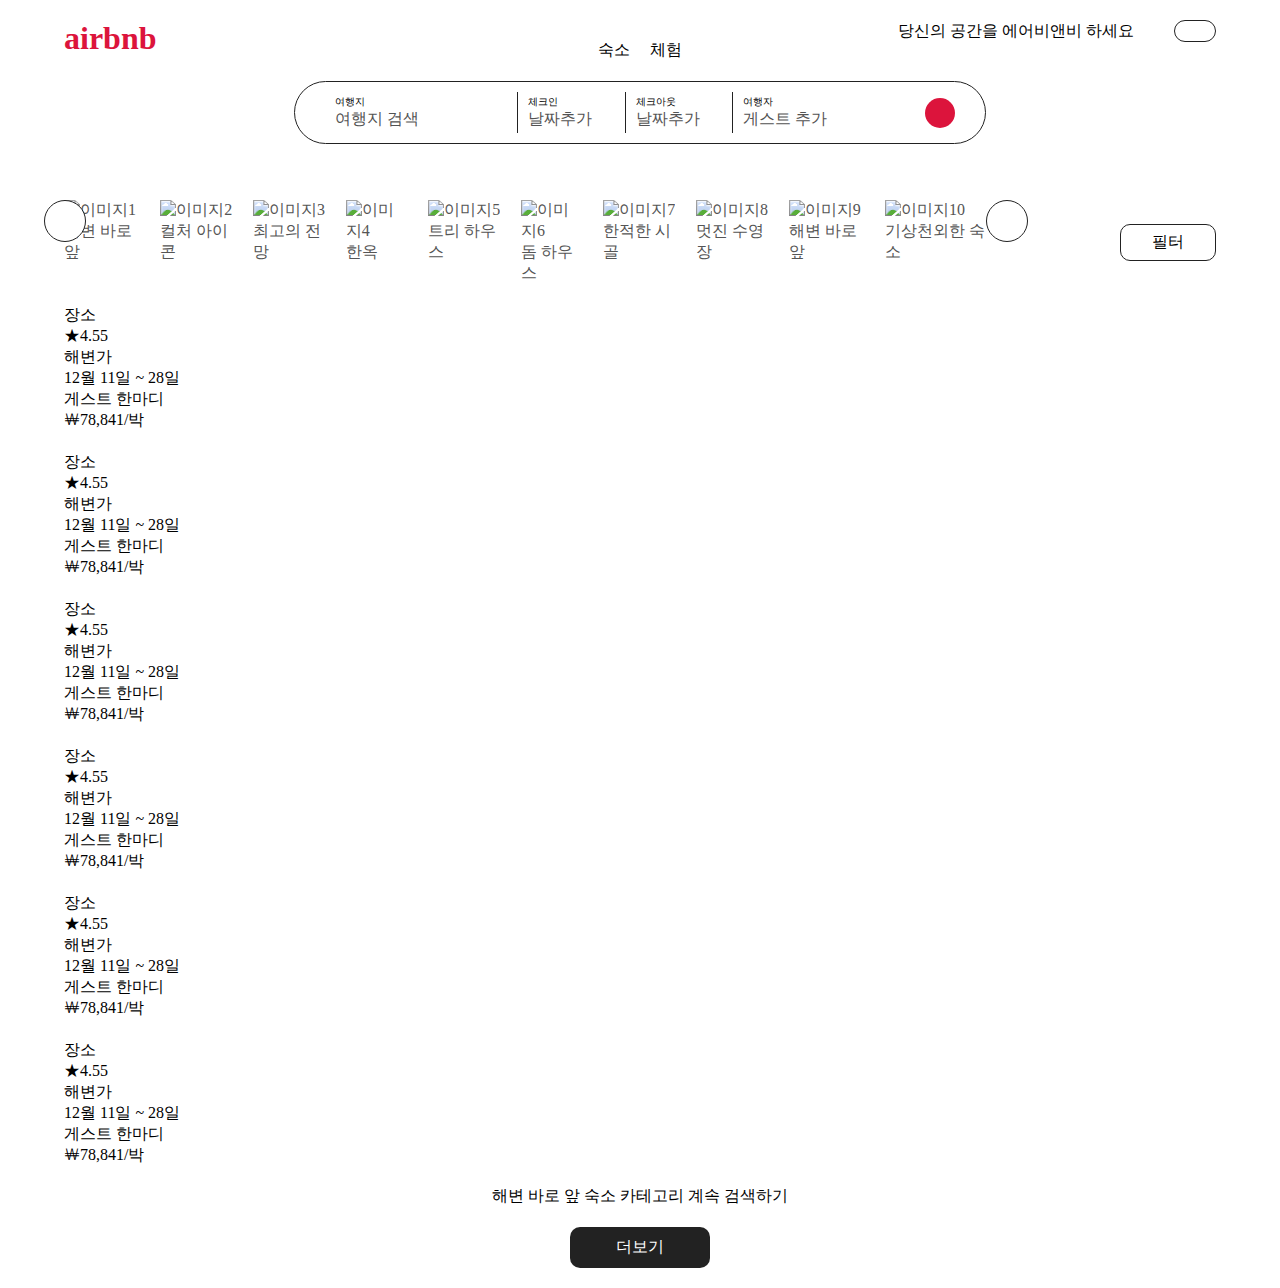
==== airbnb/1106-airbnb.html @ 614484b0 "update" ====
<!DOCTYPE html>
<html lang="ko">
  <head>
    <meta charset="UTF-8" />
    <meta name="viewport" content="width=device-width, initial-scale=1.0" />
    <title>에어비앤비 클론 사이트</title>
    <link
      rel="stylesheet"
      href="https://cdnjs.cloudflare.com/ajax/libs/font-awesome/6.6.0/css/all.min.css"
      integrity="sha512-Kc323vGBEqzTmouAECnVceyQqyqdsSiqLQISBL29aUW4U/M7pSPA/gEUZQqv1cwx4OnYxTxve5UMg5GT6L4JJg=="
      crossorigin="anonymous"
      referrerpolicy="no-referrer"
    />
    <link rel="stylesheet" href="./1106-airbnb.css" />
  </head>
  <body>
    <header>
      <h1 class="left">
        <i class="fa-brands fa-airbnb"></i>
        <span>airbnb</span>
      </h1>
      <div class="center">
        <ul>
          <li>숙소</li>
          <li>체험</li>
        </ul>
        <div>
          <ul>
            <li>
              <p>여행지</p>
              <p>여행지 검색</p>
            </li>
            <li>
              <p>체크인</p>
              <p>날짜추가</p>
            </li>
            <li>
              <p>체크아웃</p>
              <p>날짜추가</p>
            </li>
            <li>
              <p>여행자</p>
              <p>게스트 추가</p>
            </li>
          </ul>
          <i class="fa-solid fa-magnifying-glass"></i>
        </div>
      </div>
      <div class="right">
        <p>당신의 공간을 에어비앤비 하세요</p>
        <i class="fa-solid fa-globe"></i>
        <ul>
          <li><i class="fa-solid fa-bars"></i></li>
          <li><i class="fa-solid fa-circle-user"></i></li>
        </ul>
      </div>
    </header>
    <div class="mobile-menu">
      <div class="left">
        <i class="fa-solid fa-magnifying-glass"></i>
        <div class="text">
          <p>어디로 여행가세요?</p>
          <p>어디든지 · 언제든 일주일 ·게스트추가</p>
        </div>
      </div>
      <div class="right">
        <i class="fa-solid fa-sliders"></i>
      </div>
    </div>
    <main>
      <nav>
        <div class="btn">
          <div><i class="fa-solid fa-chevron-left"></i></div>
          <div><i class="fa-solid fa-angle-right"></i></div>
        </div>
        <div class="icon">
          <div class="item">
            <img src="../images/해변 바로 앞.jpg" alt="이미지1" />
            <p>해변 바로 앞</p>
          </div>
          <div class="item">
            <img src="../images/컬처 아이콘.png" alt="이미지2" />
            <p>컬처 아이콘</p>
          </div>
          <div class="item">
            <img src="../images/최고의 전망.jpg" alt="이미지3" />
            <p>최고의 전망</p>
          </div>
          <div class="item">
            <img src="../images/한옥-아이콘.jpg" alt="이미지4" />
            <p>한옥</p>
          </div>
          <div class="item">
            <img src="../images/트리 하우스.jpg" alt="이미지5" />
            <p>트리 하우스</p>
          </div>
          <div class="item">
            <img src="../images/돔하우스.jpg" alt="이미지6" />
            <p>돔 하우스</p>
          </div>
          <div class="item">
            <img src="../images/한적한 시골.jpg" alt="이미지7" />
            <p>한적한 시골</p>
          </div>
          <div class="item">
            <img src="../images/멋진 수영장.jpg" alt="이미지8" />
            <p>멋진 수영장</p>
          </div>
          <div class="item">
            <img src="../images/해변 바로 앞.jpg" alt="이미지9" />
            <p>해변 바로 앞</p>
          </div>
          <div class="item">
            <img src="../images/기상천외한 숙소.jpg" alt="이미지10" />
            <p>기상천외한 숙소</p>
          </div>
        </div>
        <div class="filter">
          <i class="fa-solid fa-sliders"></i>
          <span>필터</span>
        </div>
      </nav>
      <div class="card- list">
        <div class="card">
          <div class="card-img">
            <div class="card-title">
              <p class="view-btn">게스트 선호</p>
              <!-- 하트 아이콘 -->
            </div>
            <card-btn>
              <!-- <p>꺽새 아이콘</p> -->
              <!-- <p>꺽새 아이콘</p> -->
            </card-btn>
            <div class="circle">
              <span></span>
              <span></span>
              <span></span>
              <span></span>
              <span></span>
            </div>
          </div>
          <div class="card-txt">
            <div class="card-txt1">
              <p>장소</p>
              <p>★4.55</p>
            </div>
            <p>해변가</p>
            <p>12월 11일 ~ 28일</p>
            <p>게스트 한마디</p>
            <p>￦78,841/박</p>
          </div>
        </div>
        <div class="card">
          <div class="card-img">
            <div class="card-title">
              <p class="view-btn">게스트 선호</p>
              <!-- 하트 아이콘 -->
            </div>
            <card-btn>
              <!-- <p>꺽새 아이콘</p> -->
              <!-- <p>꺽새 아이콘</p> -->
            </card-btn>
            <div class="circle">
              <span></span>
              <span></span>
              <span></span>
              <span></span>
              <span></span>
            </div>
          </div>
          <div class="card-txt">
            <div class="card-txt1">
              <p>장소</p>
              <p>★4.55</p>
            </div>
            <p>해변가</p>
            <p>12월 11일 ~ 28일</p>
            <p>게스트 한마디</p>
            <p>￦78,841/박</p>
          </div>
        </div>
        <div class="card">
          <div class="card-img">
            <div class="card-title">
              <p class="view-btn">게스트 선호</p>
              <!-- 하트 아이콘 -->
            </div>
            <card-btn>
              <!-- <p>꺽새 아이콘</p> -->
              <!-- <p>꺽새 아이콘</p> -->
            </card-btn>
            <div class="circle">
              <span></span>
              <span></span>
              <span></span>
              <span></span>
              <span></span>
            </div>
          </div>
          <div class="card-txt">
            <div class="card-txt1">
              <p>장소</p>
              <p>★4.55</p>
            </div>
            <p>해변가</p>
            <p>12월 11일 ~ 28일</p>
            <p>게스트 한마디</p>
            <p>￦78,841/박</p>
          </div>
        </div>
        <div class="card">
          <div class="card-img">
            <div class="card-title">
              <p class="view-btn">게스트 선호</p>
              <!-- 하트 아이콘 -->
            </div>
            <card-btn>
              <!-- <p>꺽새 아이콘</p> -->
              <!-- <p>꺽새 아이콘</p> -->
            </card-btn>
            <div class="circle">
              <span></span>
              <span></span>
              <span></span>
              <span></span>
              <span></span>
            </div>
          </div>
          <div class="card-txt">
            <div class="card-txt1">
              <p>장소</p>
              <p>★4.55</p>
            </div>
            <p>해변가</p>
            <p>12월 11일 ~ 28일</p>
            <p>게스트 한마디</p>
            <p>￦78,841/박</p>
          </div>
        </div>
        <div class="card">
          <div class="card-img">
            <div class="card-title">
              <p class="view-btn">게스트 선호</p>
              <!-- 하트 아이콘 -->
            </div>
            <card-btn>
              <!-- <p>꺽새 아이콘</p> -->
              <!-- <p>꺽새 아이콘</p> -->
            </card-btn>
            <div class="circle">
              <span></span>
              <span></span>
              <span></span>
              <span></span>
              <span></span>
            </div>
          </div>
          <div class="card-txt">
            <div class="card-txt1">
              <p>장소</p>
              <p>★4.55</p>
            </div>
            <p>해변가</p>
            <p>12월 11일 ~ 28일</p>
            <p>게스트 한마디</p>
            <p>￦78,841/박</p>
          </div>
        </div>
        <div class="card">
          <div class="card-img">
            <div class="card-title">
              <p class="view-btn">게스트 선호</p>
              <!-- 하트 아이콘 -->
            </div>
            <card-btn>
              <!-- <p>꺽새 아이콘</p> -->
              <!-- <p>꺽새 아이콘</p> -->
            </card-btn>
            <div class="circle">
              <span></span>
              <span></span>
              <span></span>
              <span></span>
              <span></span>
            </div>
          </div>
          <div class="card-txt">
            <div class="card-txt1">
              <p>장소</p>
              <p>★4.55</p>
            </div>
            <p>해변가</p>
            <p>12월 11일 ~ 28일</p>
            <p>게스트 한마디</p>
            <p>￦78,841/박</p>
          </div>
        </div>
      </div>
    </main>
    <footer>
      <p>해변 바로 앞 숙소 카테고리 계속 검색하기</p>
      <p>더보기</p>
    </footer>
  </body>
</html>
---- airbnb/1106-airbnb.css ----
@charset "UTF-8";

/*** reset ***/
*{margin: 0; padding: 0;}
ul > li{list-style: none;}

/*** header ***/
header{
  display: flex;
  justify-content: space-between;
  align-items: flex-start;
  /* padding: 20px 10px; */
  width: 90%;
  height: 160px;
  margin: 20px auto;
  position: relative;
}
header > .left{
  color: crimson;
}
header > .center{
  position: absolute;
  top: 0;
  left: 50%;
  transform: translateX(-50%);
}
header > .center > ul{
  display: flex;
  justify-content: center;
  gap: 20px;
  margin: 20px 0;
}
header > .center > div{
  border: 1px solid #222;
  border-radius: 50px;
  padding: 10px 30px;display: flex;
  align-items: center;
}
header > .center > div > i{
  color: #fff;
  background-color: crimson;
  width: 30px;
  height: 30px;
  line-height: 30px;
  border-radius: 50%;
  text-align: center;
}
header > .center > div > ul{
  width: 600px;
  display: flex;
  justify-content: space-between;
}
header > .center > div > ul > li:nth-child(1)
{flex: 2;
border-radius: 50px 0 0 50px;}
header > .center > div > ul > li:nth-child(4){
  /* width: 30%; */
  flex: 2;
  border-radius: 0 50px 50px 0;
  border: none;
}
header > .center > div > ul > li:nth-child(2),
header > .center > div > ul > li:nth-child(3){
  /* width: 20%; */
  flex: 1;
}
header > .center > div > ul >li{
  border-right: 1px solid #222;
  padding: 3px 10px;
}
header > .center > div > ul >li > p:nth-child(1){
  font-size: 10px;
}
header > .center > div > ul >li > p:nth-child(2){
  color: #535353;
}
header > .center > div > ul > li:hover{
  background-color: #eee;
  cursor: pointer;
}
header > .right{
display: flex;
align-items: center;
gap: 20px;}
header > .right > ul{
  display: flex;
  align-items: center;
  justify-content: space-between;
  border: 1px solid #222;
  border-radius: 30px;
  padding: 10px;
  gap: 20px;
}
header > .right > ul > li:nth-child(2){
  font: 24px;
}

/*** mobile menu ***/
div.mobile-menu{
  width: 90%;
  margin: 20px auto;
  display: none;
  /* display: flex; */
  justify-content: space-between;
  align-items: center;
  gap: 20px;
}
div.mobile-menu > .left{
  border: 1px solid #eee;
  border-radius: 50px;
  box-shadow: 2 2 10px rgba(0,0,0,0.3);
  display: flex;
  align-items: center;
  flex: 1;
  padding: 7px;
}
div.mobile-menu > .left > i{
  width: 40px;
  text-align: center;
} 
div.mobile-menu > .right{
  width: 40px;
  height: 40px;
  text-align: center;
  line-height: 40px;
  border: 1px solid #222;
  border-radius: 50%;
}

/*** main ***/
main{
  width: 90%;
  margin: 0 auto;
}
/*** nav ***/
nav{display: flex;
  position: relative;
align-items: center;}
nav > .btn > div{
  margin-left: auto;
  width: 20px;
  height: 20px;
  border: 1px solid #222;
  border-radius: 50%;
  text-align: center;
  line-height: 20px;
  padding: 10px;
  font-weight: bolder;
  position: absolute;
  top: 0;
  background-color: #fff;
}
nav > .btn > div:nth-child(1){
  /*** 왼쪽 버튼 ***/
  left: -20px;
}
nav > .btn > div:nth-child(2){
  /*** 오른쪽 버튼 ***/
  left: 80%;
}
nav > .icon{
  color: #555;
  display: flex;
  gap: 20px;
  /* flex: 1; */
  width: 80%;
  overflow: hidden;
}
nav > .icon > .item > img{
  width: 40px
}
nav > .filter{
  text-align: center;
  width: 80px;
  padding: 7px;
  border-radius: 10px;
  border: 1px solid #222;
  margin-left: auto;
}

/*** card ***/
.card-list{
  display: flex;
  justify-content: space-between;
  flex-wrap: wrap;
  gap: 5px;
}
.card-list > .card{
  width: 15%;
  font-size: 16px;
  margin: 10px auto;
  cursor: pointer;
}
.card-list > .card > .card-img{
  /* width: 100%; */
  border-radius: 15px;
  box-sizing: border-box;
  padding: 10px;
  aspect-ratio: 1;
  background-image: url(../images/puppy-1207816_640.jpg);
  background-color: #555;
  background-size: cover;
  display: flex;
  flex-direction: column;
  justify-content: space-between;
}
.view-btn{
  opacity: 0;
}
.card-list > .card > .card-img > .card-title>p{
  background-color: #fff;
  border-radius: 50px;
  padding: 3px 10px;
  box-shadow: 0 0 10px rgba(0, 0, 0, 0.1);
}
.card-list > .card > .card-img > .card-title>i{
  color: #fff;
  font-size: 24px;
}
.card-list > .card > .card-img > .card-btn>p{
  width: 15px;
  height: 15px;
  background-color: #fff;
  border-radius: 50%;
  text-align: center;
  line-height: 15px;
  padding: 5px;
  display: none;
}
.card-list > .card > .card-img:hover > .card-btn > p{
display: block;
cursor: pointer;
} 
.card-list>.card>.card-img>.card-title,
.card-list>.card>.card-img>.card-btn{
  display: flex;
  justify-content: space-between;
  align-items: center;
}
.card-list>.card>.card-img>.circle{
  text-align: center;
  margin: 5px;
}
.card-list>.card>.card-img>.circle>span{
  display: inline-block;
  width: 10px;
  height: 10px;
  background-color: #aaa;
  border-radius: 50%;
}
.card-list>.card>.card-txt>.card-txt1{
  margin-top: 10px;
  display: flex;
  justify-content: space-between;
}
/*** footer ***/
footer{
  text-align: center;
}
footer>p{
  margin: 20px auto;
}
footer>p:nth-child(2){
  width: 100px;
  padding: 10px 20px;
  border-radius: 10px;
  background-color: #222;
  color: #fff;
  text-align: center;
  cursor: pointer;
}

/*** 미디어쿼리 ***/ 
@media screen and (max-width:1100px) {
  main .card{
    width: 23%;
  }
}
@media screen and (max-width:950px) {
  header{
    height: 200px;
  }
  header>.center{
    top: 50px
  }
  .card-list>.card{
    width: 48%;
  }
}

@media screen and (max-width:740px) {
  header{
    display: none;
  }
  .mobile-menu{
    display: flex;
  }
  .card-list>.card{
    width: 100%;
  }
}
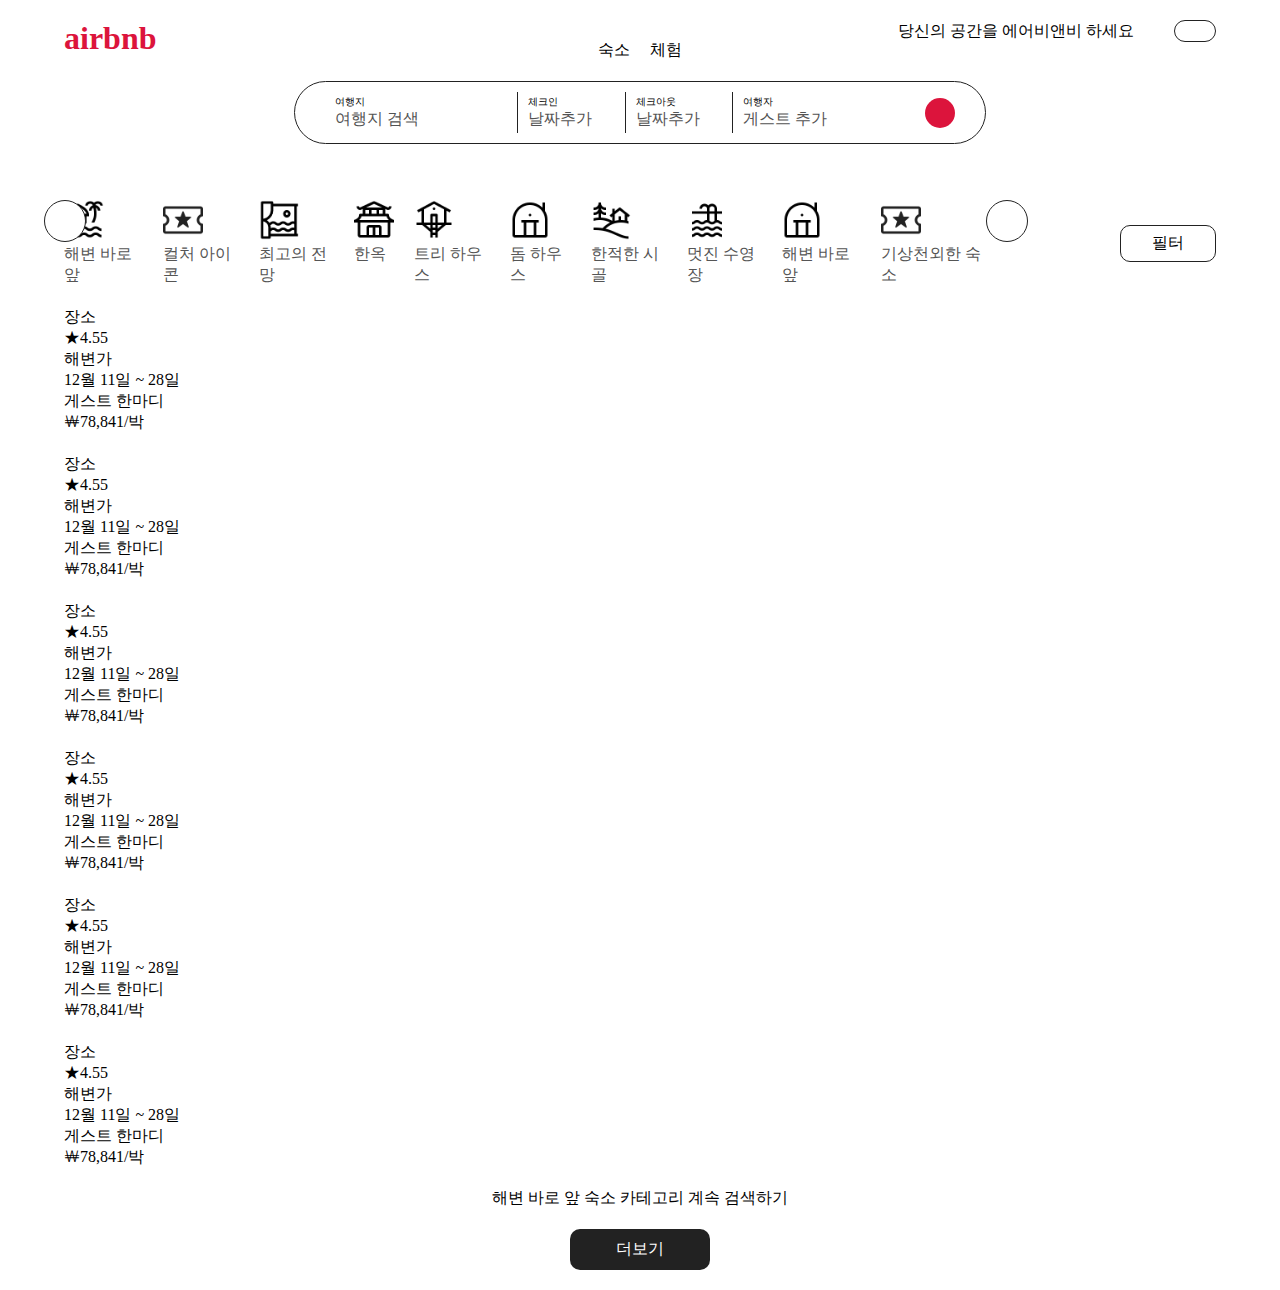
==== commit 1b0284c4: "update" ====
--- a/airbnb/1106-airbnb.html
+++ b/airbnb/1106-airbnb.html
@@ -75,43 +75,43 @@
         </div>
         <div class="icon">
           <div class="item">
-            <img src="../images/해변 바로 앞.jpg" alt="이미지1" />
+            <img src="./images/ocen.jpg" alt="이미지1" />
             <p>해변 바로 앞</p>
           </div>
           <div class="item">
-            <img src="../images/컬처 아이콘.png" alt="이미지2" />
+            <img src="./images/icon.png" alt="이미지2" />
             <p>컬처 아이콘</p>
           </div>
           <div class="item">
-            <img src="../images/최고의 전망.jpg" alt="이미지3" />
+            <img src="./images/good.jpg" alt="이미지3" />
             <p>최고의 전망</p>
           </div>
           <div class="item">
-            <img src="../images/한옥-아이콘.jpg" alt="이미지4" />
+            <img src="./images/old-house.jpg" alt="이미지4" />
             <p>한옥</p>
           </div>
           <div class="item">
-            <img src="../images/트리 하우스.jpg" alt="이미지5" />
+            <img src="./images/tree.jpg" alt="이미지5" />
             <p>트리 하우스</p>
           </div>
           <div class="item">
-            <img src="../images/돔하우스.jpg" alt="이미지6" />
+            <img src="./images/dom-house.jpg" alt="이미지6" />
             <p>돔 하우스</p>
           </div>
           <div class="item">
-            <img src="../images/한적한 시골.jpg" alt="이미지7" />
+            <img src="./images/cuntue.jpg" alt="이미지7" />
             <p>한적한 시골</p>
           </div>
           <div class="item">
-            <img src="../images/멋진 수영장.jpg" alt="이미지8" />
+            <img src="./images/pool.jpg" alt="이미지8" />
             <p>멋진 수영장</p>
           </div>
           <div class="item">
-            <img src="../images/해변 바로 앞.jpg" alt="이미지9" />
+            <img src="./images/dom-house.jpg" alt="이미지9" />
             <p>해변 바로 앞</p>
           </div>
           <div class="item">
-            <img src="../images/기상천외한 숙소.jpg" alt="이미지10" />
+            <img src="./images/icon.png" alt="이미지10" />
             <p>기상천외한 숙소</p>
           </div>
         </div>
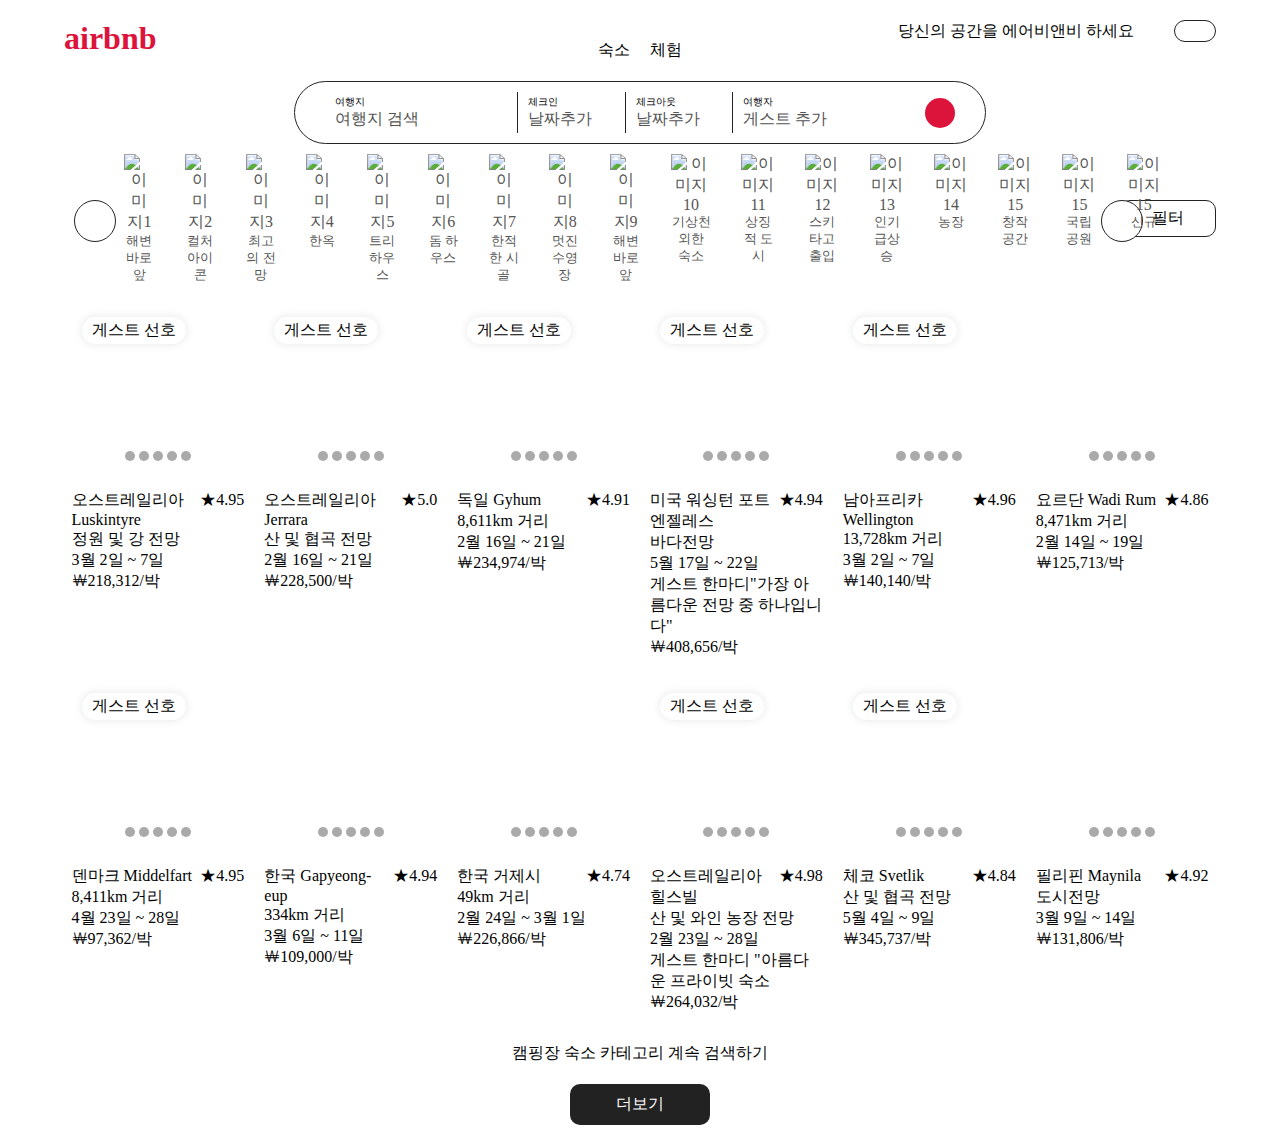
==== commit 3b7e1e64: "update" ====
--- a/airbnb/1106-airbnb.html
+++ b/airbnb/1106-airbnb.html
@@ -75,44 +75,73 @@
         </div>
         <div class="icon">
           <div class="item">
-            <img src="./images/ocen.jpg" alt="이미지1" />
+            <img src="../images/i-1.jpg
+            " alt="이미지1" />
             <p>해변 바로 앞</p>
           </div>
           <div class="item">
-            <img src="./images/icon.png" alt="이미지2" />
+            <img src="./images/i-2.png" alt="이미지2" />
             <p>컬처 아이콘</p>
           </div>
           <div class="item">
-            <img src="./images/good.jpg" alt="이미지3" />
+            <img src="./images/i-3.jpg" alt="이미지3" />
             <p>최고의 전망</p>
           </div>
           <div class="item">
-            <img src="./images/old-house.jpg" alt="이미지4" />
+            <img src="./images/i-4.jpg" alt="이미지4" />
             <p>한옥</p>
           </div>
           <div class="item">
-            <img src="./images/tree.jpg" alt="이미지5" />
+            <img src="./images/i-5.jpg" alt="이미지5" />
             <p>트리 하우스</p>
           </div>
           <div class="item">
-            <img src="./images/dom-house.jpg" alt="이미지6" />
+            <img src="./images/i-6.jpg" alt="이미지6" />
             <p>돔 하우스</p>
           </div>
           <div class="item">
-            <img src="./images/cuntue.jpg" alt="이미지7" />
+            <img src="./images/i-7.jpg" alt="이미지7" />
             <p>한적한 시골</p>
           </div>
           <div class="item">
-            <img src="./images/pool.jpg" alt="이미지8" />
+            <img src="./images/i-8.jpg" alt="이미지8" />
             <p>멋진 수영장</p>
           </div>
           <div class="item">
-            <img src="./images/dom-house.jpg" alt="이미지9" />
+            <img src="../images/i-9.jpg" alt="이미지9" />
             <p>해변 바로 앞</p>
           </div>
           <div class="item">
-            <img src="./images/icon.png" alt="이미지10" />
+            <img src="../images/i-10.jpg" alt="이미지10" />
             <p>기상천외한 숙소</p>
+          </div>
+          <div class="item">
+            <img src="../images/i-11.jpg" alt="이미지11" />
+            <p>상징적 도시</p>
+          </div>
+          <div class="item">
+            <img src="../images/i-12.jpg" alt="이미지12" />
+            <p>스키타고 출입</p>
+          </div>
+          <div class="item">
+            <img src="../images/i-13.jpg" alt="이미지13" />
+            <p>인기급상승</p>
+          </div>
+          <div class="item">
+            <img src="../images/i-14.jpg" alt="이미지14" />
+            <p>농장</p>
+          </div>
+          <div class="item">
+            <img src="../images/i-15.jpg" alt="이미지15" />
+            <p>창작공간</p>
+          </div>
+          <div class="item">
+            <img src="../images/i-16.jpg" alt="이미지15" />
+            <p>국립공원</p>
+          </div>
+          <div class="item">
+            <img src="../images/i-17.jpg" alt="이미지15" />
+            <p>신규</p>
           </div>
         </div>
         <div class="filter">
@@ -120,185 +149,359 @@
           <span>필터</span>
         </div>
       </nav>
-      <div class="card- list">
-        <div class="card">
-          <div class="card-img">
-            <div class="card-title">
-              <p class="view-btn">게스트 선호</p>
-              <!-- 하트 아이콘 -->
-            </div>
-            <card-btn>
-              <!-- <p>꺽새 아이콘</p> -->
-              <!-- <p>꺽새 아이콘</p> -->
-            </card-btn>
-            <div class="circle">
-              <span></span>
-              <span></span>
-              <span></span>
-              <span></span>
-              <span></span>
-            </div>
-          </div>
-          <div class="card-txt">
-            <div class="card-txt1">
-              <p>장소</p>
-              <p>★4.55</p>
-            </div>
-            <p>해변가</p>
-            <p>12월 11일 ~ 28일</p>
-            <p>게스트 한마디</p>
-            <p>￦78,841/박</p>
-          </div>
-        </div>
-        <div class="card">
-          <div class="card-img">
-            <div class="card-title">
-              <p class="view-btn">게스트 선호</p>
-              <!-- 하트 아이콘 -->
-            </div>
-            <card-btn>
-              <!-- <p>꺽새 아이콘</p> -->
-              <!-- <p>꺽새 아이콘</p> -->
-            </card-btn>
-            <div class="circle">
-              <span></span>
-              <span></span>
-              <span></span>
-              <span></span>
-              <span></span>
-            </div>
-          </div>
-          <div class="card-txt">
-            <div class="card-txt1">
-              <p>장소</p>
-              <p>★4.55</p>
-            </div>
-            <p>해변가</p>
-            <p>12월 11일 ~ 28일</p>
-            <p>게스트 한마디</p>
-            <p>￦78,841/박</p>
-          </div>
-        </div>
-        <div class="card">
-          <div class="card-img">
-            <div class="card-title">
-              <p class="view-btn">게스트 선호</p>
-              <!-- 하트 아이콘 -->
-            </div>
-            <card-btn>
-              <!-- <p>꺽새 아이콘</p> -->
-              <!-- <p>꺽새 아이콘</p> -->
-            </card-btn>
-            <div class="circle">
-              <span></span>
-              <span></span>
-              <span></span>
-              <span></span>
-              <span></span>
-            </div>
-          </div>
-          <div class="card-txt">
-            <div class="card-txt1">
-              <p>장소</p>
-              <p>★4.55</p>
-            </div>
-            <p>해변가</p>
-            <p>12월 11일 ~ 28일</p>
-            <p>게스트 한마디</p>
-            <p>￦78,841/박</p>
-          </div>
-        </div>
-        <div class="card">
-          <div class="card-img">
-            <div class="card-title">
-              <p class="view-btn">게스트 선호</p>
-              <!-- 하트 아이콘 -->
-            </div>
-            <card-btn>
-              <!-- <p>꺽새 아이콘</p> -->
-              <!-- <p>꺽새 아이콘</p> -->
-            </card-btn>
-            <div class="circle">
-              <span></span>
-              <span></span>
-              <span></span>
-              <span></span>
-              <span></span>
-            </div>
-          </div>
-          <div class="card-txt">
-            <div class="card-txt1">
-              <p>장소</p>
-              <p>★4.55</p>
-            </div>
-            <p>해변가</p>
-            <p>12월 11일 ~ 28일</p>
-            <p>게스트 한마디</p>
-            <p>￦78,841/박</p>
-          </div>
-        </div>
-        <div class="card">
-          <div class="card-img">
-            <div class="card-title">
-              <p class="view-btn">게스트 선호</p>
-              <!-- 하트 아이콘 -->
-            </div>
-            <card-btn>
-              <!-- <p>꺽새 아이콘</p> -->
-              <!-- <p>꺽새 아이콘</p> -->
-            </card-btn>
-            <div class="circle">
-              <span></span>
-              <span></span>
-              <span></span>
-              <span></span>
-              <span></span>
-            </div>
-          </div>
-          <div class="card-txt">
-            <div class="card-txt1">
-              <p>장소</p>
-              <p>★4.55</p>
-            </div>
-            <p>해변가</p>
-            <p>12월 11일 ~ 28일</p>
-            <p>게스트 한마디</p>
-            <p>￦78,841/박</p>
-          </div>
-        </div>
-        <div class="card">
-          <div class="card-img">
-            <div class="card-title">
-              <p class="view-btn">게스트 선호</p>
-              <!-- 하트 아이콘 -->
-            </div>
-            <card-btn>
-              <!-- <p>꺽새 아이콘</p> -->
-              <!-- <p>꺽새 아이콘</p> -->
-            </card-btn>
-            <div class="circle">
-              <span></span>
-              <span></span>
-              <span></span>
-              <span></span>
-              <span></span>
-            </div>
-          </div>
-          <div class="card-txt">
-            <div class="card-txt1">
-              <p>장소</p>
-              <p>★4.55</p>
-            </div>
-            <p>해변가</p>
-            <p>12월 11일 ~ 28일</p>
-            <p>게스트 한마디</p>
-            <p>￦78,841/박</p>
+      <div class="card-list">
+        <div class="card">
+          <div class="card-img">
+            <div class="card-title">
+              <p class="view-btn">게스트 선호</p>
+              <i class="fa-regular fa-heart"></i>
+            </div>
+            <div class="card-btn">
+              <p><i class="fa-solid fa-chevron-left"></i></p>
+              <p><i class="fa-solid fa-chevron-right"></i></p>
+            </div>
+            <div class="circle">
+              <span></span>
+              <span></span>
+              <span></span>
+              <span></span>
+              <span></span>
+            </div>
+          </div>
+          <div class="card-txt">
+            <div class="card-txt1">
+              <p>오스트레일리아 Luskintyre</p>
+              <p>★4.95</p>
+            </div>
+            <p>정원 및 강 전망</p>
+            <p>3월 2일 ~ 7일</p>
+            <!-- <p>게스트 한마디</p> -->
+            <p>￦218,312/박</p>
+          </div>
+        </div>
+        <div class="card">
+          <div class="card-img">
+            <div class="card-title">
+              <p class="view-btn">게스트 선호</p>
+              <i class="fa-regular fa-heart"></i>
+            </div>
+            <div class="card-btn">
+              <p><i class="fa-solid fa-chevron-left"></i></p>
+              <p><i class="fa-solid fa-chevron-right"></i></p>
+            </div>
+            <div class="circle">
+              <span></span>
+              <span></span>
+              <span></span>
+              <span></span>
+              <span></span>
+            </div>
+          </div>
+          <div class="card-txt">
+            <div class="card-txt1">
+              <p>오스트레일리아 Jerrara</p>
+              <p>★5.0</p>
+            </div>
+            <p>산 및 협곡 전망</p>
+            <p>2월 16일 ~ 21일</p>
+            <!-- <p>게스트 한마디</p> -->
+            <p>￦228,500/박</p>
+          </div>
+        </div>
+        <div class="card">
+          <div class="card-img">
+            <div class="card-title">
+              <p class="view-btn">게스트 선호</p>
+              <i class="fa-regular fa-heart"></i>
+            </div>
+            <div class="card-btn">
+              <p><i class="fa-solid fa-chevron-left"></i></p>
+              <p><i class="fa-solid fa-chevron-right"></i></p>
+            </div>
+            <div class="circle">
+              <span></span>
+              <span></span>
+              <span></span>
+              <span></span>
+              <span></span>
+            </div>
+          </div>
+          <div class="card-txt">
+            <div class="card-txt1">
+              <p>독일 Gyhum</p>
+              <p>★4.91</p>
+            </div>
+            <p>8,611km 거리</p>
+            <p>2월 16일 ~ 21일</p>
+            <!-- <p>게스트 한마디</p> -->
+            <p>￦234,974/박</p>
+          </div>
+        </div>
+        <div class="card">
+          <div class="card-img">
+            <div class="card-title">
+              <p class="view-btn">게스트 선호</p>
+              <i class="fa-regular fa-heart"></i>
+            </div>
+            <div class="card-btn">
+              <p><i class="fa-solid fa-chevron-left"></i></p>
+              <p><i class="fa-solid fa-chevron-right"></i></p>
+            </div>
+            <div class="circle">
+              <span></span>
+              <span></span>
+              <span></span>
+              <span></span>
+              <span></span>
+            </div>
+          </div>
+          <div class="card-txt">
+            <div class="card-txt1">
+              <p>미국 워싱턴 포트 엔젤레스</p>
+              <p>★4.94</p>
+            </div>
+            <p>바다전망</p>
+            <p>5월 17일 ~ 22일</p>
+            <p>게스트 한마디"가장 아름다운 전망 중 하나입니다"</p>
+            <p>￦408,656/박</p>
+          </div>
+        </div>
+        <div class="card">
+          <div class="card-img">
+            <div class="card-title">
+              <p class="view-btn">게스트 선호</p>
+              <i class="fa-regular fa-heart"></i>
+            </div>
+            <div class="card-btn">
+              <p><i class="fa-solid fa-chevron-left"></i></p>
+              <p><i class="fa-solid fa-chevron-right"></i></p>
+            </div>
+            <div class="circle">
+              <span></span>
+              <span></span>
+              <span></span>
+              <span></span>
+              <span></span>
+            </div>
+          </div>
+          <div class="card-txt">
+            <div class="card-txt1">
+              <p>남아프리카 Wellington</p>
+              <p>★4.96</p>
+            </div>
+            <p>13,728km 거리</p>
+            <p>3월 2일 ~ 7일</p>
+            <!-- <p>게스트 한마디</p> -->
+            <p>￦140,140/박</p>
+          </div>
+        </div>
+        <div class="card">
+          <div class="card-img">
+            <div class="card-title">
+              <!-- <p class="view-btn">게스트 선호</p> -->
+              <i class="fa-regular fa-heart"></i>
+            </div>
+            <div class="card-btn">
+              <p><i class="fa-solid fa-chevron-left"></i></p>
+              <p><i class="fa-solid fa-chevron-right"></i></p>
+            </div>
+            <div class="circle">
+              <span></span>
+              <span></span>
+              <span></span>
+              <span></span>
+              <span></span>
+            </div>
+          </div>
+          <div class="card-txt">
+            <div class="card-txt1">
+              <p>요르단 Wadi Rum</p>
+              <p>★4.86</p>
+            </div>
+            <p>8,471km 거리</p>
+            <p>2월 14일 ~ 19일</p>
+            <!-- <p>게스트 한마디</p> -->
+            <p>￦125,713/박</p>
+          </div>
+        </div>
+        <div class="card">
+          <div class="card-img">
+            <div class="card-title">
+              <p class="view-btn">게스트 선호</p>
+              <i class="fa-regular fa-heart"></i>
+            </div>
+            <div class="card-btn">
+              <p><i class="fa-solid fa-chevron-left"></i></p>
+              <p><i class="fa-solid fa-chevron-right"></i></p>
+            </div>
+            <div class="circle">
+              <span></span>
+              <span></span>
+              <span></span>
+              <span></span>
+              <span></span>
+            </div>
+          </div>
+          <div class="card-txt">
+            <div class="card-txt1">
+              <p>덴마크 Middelfart</p>
+              <p>★4.95</p>
+            </div>
+            <p>8,411km 거리</p>
+            <p>4월 23일 ~ 28일</p>
+            <!-- <p>게스트 한마디</p> -->
+            <p>￦97,362/박</p>
+          </div>
+        </div>
+        <div class="card">
+          <div class="card-img">
+            <div class="card-title">
+              <!-- <p class="view-btn">게스트 선호</p> -->
+              <i class="fa-regular fa-heart"></i>
+            </div>
+            <div class="card-btn">
+              <p><i class="fa-solid fa-chevron-left"></i></p>
+              <p><i class="fa-solid fa-chevron-right"></i></p>
+            </div>
+            <div class="circle">
+              <span></span>
+              <span></span>
+              <span></span>
+              <span></span>
+              <span></span>
+            </div>
+          </div>
+          <div class="card-txt">
+            <div class="card-txt1">
+              <p>한국 Gapyeong-eup</p>
+              <p>★4.94</p>
+            </div>
+            <p>334km 거리</p>
+            <p>3월 6일 ~ 11일</p>
+            <!-- <p>게스트 한마디</p> -->
+            <p>￦109,000/박</p>
+          </div>
+        </div>
+        <div class="card">
+          <div class="card-img">
+            <div class="card-title">
+              <!-- <p class="view-btn">게스트 선호</p> -->
+              <i class="fa-regular fa-heart"></i>
+            </div>
+            <div class="card-btn">
+              <p><i class="fa-solid fa-chevron-left"></i></p>
+              <p><i class="fa-solid fa-chevron-right"></i></p>
+            </div>
+            <div class="circle">
+              <span></span>
+              <span></span>
+              <span></span>
+              <span></span>
+              <span></span>
+            </div>
+          </div>
+          <div class="card-txt">
+            <div class="card-txt1">
+              <p>한국 거제시</p>
+              <p>★4.74</p>
+            </div>
+            <p>49km 거리</p>
+            <p>2월 24일 ~ 3월 1일</p>
+            <!-- <p>게스트 한마디</p> -->
+            <p>￦226,866/박</p>
+          </div>
+        </div>
+        <div class="card">
+          <div class="card-img">
+            <div class="card-title">
+              <p class="view-btn">게스트 선호</p>
+              <i class="fa-regular fa-heart"></i>
+            </div>
+            <div class="card-btn">
+              <p><i class="fa-solid fa-chevron-left"></i></p>
+              <p><i class="fa-solid fa-chevron-right"></i></p>
+            </div>
+            <div class="circle">
+              <span></span>
+              <span></span>
+              <span></span>
+              <span></span>
+              <span></span>
+            </div>
+          </div>
+          <div class="card-txt">
+            <div class="card-txt1">
+              <p>오스트레일리아 힐스빌</p>
+              <p>★4.98</p>
+            </div>
+            <p>산 및 와인 농장 전망</p>
+            <p>2월 23일 ~ 28일</p>
+            <p>게스트 한마디 "아름다운 프라이빗 숙소</p>
+            <p>￦264,032/박</p>
+          </div>
+        </div>
+        <div class="card">
+          <div class="card-img">
+            <div class="card-title">
+              <p class="view-btn">게스트 선호</p>
+              <i class="fa-regular fa-heart"></i>
+            </div>
+            <div class="card-btn">
+              <p><i class="fa-solid fa-chevron-left"></i></p>
+              <p><i class="fa-solid fa-chevron-right"></i></p>
+            </div>
+            <div class="circle">
+              <span></span>
+              <span></span>
+              <span></span>
+              <span></span>
+              <span></span>
+            </div>
+          </div>
+          <div class="card-txt">
+            <div class="card-txt1">
+              <p>체코 Svetlik</p>
+              <p>★4.84</p>
+            </div>
+            <p>산 및 협곡 전망</p>
+            <p>5월 4일 ~ 9일</p>
+            <!-- <p>게스트 한마디</p> -->
+            <p>￦345,737/박</p>
+          </div>
+        </div>
+        <div class="card">
+          <div class="card-img">
+            <div class="card-title">
+              <!-- <p class="view-btn">게스트 선호</p> -->
+              <i class="fa-regular fa-heart"></i>
+            </div>
+            <div class="card-btn">
+              <p><i class="fa-solid fa-chevron-left"></i></p>
+              <p><i class="fa-solid fa-chevron-right"></i></p>
+            </div>
+            <div class="circle">
+              <span></span>
+              <span></span>
+              <span></span>
+              <span></span>
+              <span></span>
+            </div>
+          </div>
+          <div class="card-txt">
+            <div class="card-txt1">
+              <p>필리핀 Maynila</p>
+              <p>★4.92</p>
+            </div>
+            <p>도시전망</p>
+            <p>3월 9일 ~ 14일</p>
+            <!-- <p>게스트 한마디</p> -->
+            <p>￦131,806/박</p>
           </div>
         </div>
       </div>
     </main>
     <footer>
-      <p>해변 바로 앞 숙소 카테고리 계속 검색하기</p>
+      <p>캠핑장 숙소 카테고리 계속 검색하기</p>
       <p>더보기</p>
     </footer>
   </body>
--- a/airbnb/1106-airbnb.css
+++ b/airbnb/1106-airbnb.css
@@ -152,22 +152,29 @@
 }
 nav > .btn > div:nth-child(1){
   /*** 왼쪽 버튼 ***/
-  left: -20px;
+  left: 10px;
 }
 nav > .btn > div:nth-child(2){
   /*** 오른쪽 버튼 ***/
-  left: 80%;
+  left: 90%;
 }
 nav > .icon{
   color: #555;
   display: flex;
-  gap: 20px;
+  gap: 30px;
   /* flex: 1; */
-  width: 80%;
+  width: 90%;
   overflow: hidden;
+  position: absolute;
+  left: 60px;
+  text-align: center;
 }
 nav > .icon > .item > img{
   width: 40px
+}
+nav > .icon > .item > p{
+  font-size: 0.8rem;
+  text-align: center;
 }
 nav > .filter{
   text-align: center;
@@ -180,6 +187,7 @@
 
 /*** card ***/
 .card-list{
+  margin-top: 60px;
   display: flex;
   justify-content: space-between;
   flex-wrap: wrap;
@@ -197,27 +205,62 @@
   box-sizing: border-box;
   padding: 10px;
   aspect-ratio: 1;
-  background-image: url(../images/puppy-1207816_640.jpg);
-  background-color: #555;
+  /* background-color: #555; */
   background-size: cover;
   display: flex;
   flex-direction: column;
   justify-content: space-between;
 }
+.card-list > .card:nth-child(1) > .card-img{
+  background-image: url(./images/p-1.jpeg);
+}
+.card-list > .card:nth-child(2) > .card-img{
+  background-image: url(./images/p-2.jpeg);
+}
+.card-list > .card:nth-child(3) > .card-img{
+  background-image: url(./images/p-3.jpeg);
+}
+.card-list > .card:nth-child(4) > .card-img{
+  background-image: url(./images/p-4.jpg);
+}
+.card-list > .card:nth-child(5) > .card-img{
+  background-image: url(./images/p-5.jpeg);
+}
+.card-list > .card:nth-child(6) > .card-img{
+  background-image: url(./images/p-6.jpg);
+}
+.card-list > .card:nth-child(7) > .card-img{
+  background-image: url(./images/p-7.jpg);
+}
+.card-list > .card:nth-child(8) > .card-img{
+  background-image: url(./images/p-8.jpg);
+}
+.card-list > .card:nth-child(9) > .card-img{
+  background-image: url(./images/p-9.jpg);
+}
+.card-list > .card:nth-child(10) > .card-img{
+  background-image: url(./images/p-10.jpeg);
+}
+.card-list > .card:nth-child(11) > .card-img{
+  background-image: url(./images/p-11.jpg);
+}
+.card-list > .card:nth-child(12) > .card-img{
+  background-image: url(./images/p-12.jpeg);
+}
 .view-btn{
-  opacity: 0;
-}
-.card-list > .card > .card-img > .card-title>p{
+  opacity: 1;
+}
+.card-list > .card > .card-img > .card-title> p{
   background-color: #fff;
   border-radius: 50px;
   padding: 3px 10px;
   box-shadow: 0 0 10px rgba(0, 0, 0, 0.1);
 }
-.card-list > .card > .card-img > .card-title>i{
+.card-list > .card > .card-img > .card-title> i{
   color: #fff;
   font-size: 24px;
 }
-.card-list > .card > .card-img > .card-btn>p{
+.card-list > .card > .card-img > .card-btn> p{
   width: 15px;
   height: 15px;
   background-color: #fff;
@@ -253,6 +296,7 @@
   display: flex;
   justify-content: space-between;
 }
+
 /*** footer ***/
 footer{
   text-align: center;
@@ -277,11 +321,21 @@
   }
 }
 @media screen and (max-width:950px) {
+  nav > .filter{
+    display: none;
+  }
   header{
     height: 200px;
   }
+  nav > .icon {
+    width: 80%;
+    margin-top: 30px;
+  }
   header>.center{
     top: 50px
+  }
+  .card-list{
+    margin-top: 100px;
   }
   .card-list>.card{
     width: 48%;
@@ -292,6 +346,10 @@
   header{
     display: none;
   }
+  nav{
+    position: absolute;
+    top: 0;
+  }
   .mobile-menu{
     display: flex;
   }
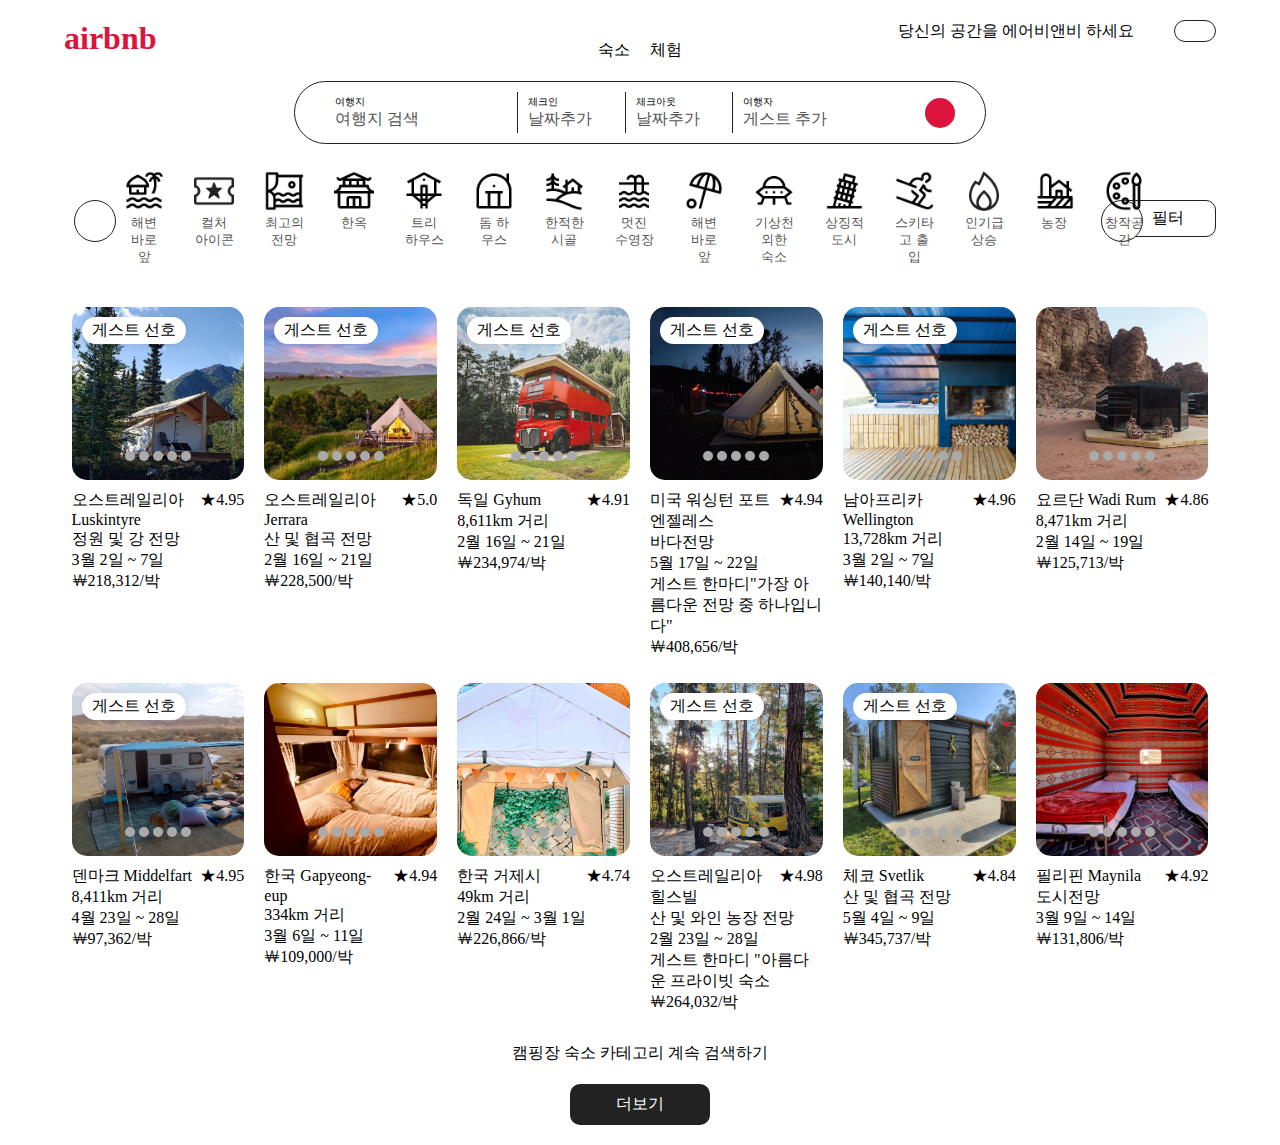
==== commit 14e6ae58: "update1" ====
--- a/airbnb/1106-airbnb.html
+++ b/airbnb/1106-airbnb.html
@@ -108,39 +108,39 @@
             <p>멋진 수영장</p>
           </div>
           <div class="item">
-            <img src="../images/i-9.jpg" alt="이미지9" />
+            <img src="./images/i-9.jpg" alt="이미지9" />
             <p>해변 바로 앞</p>
           </div>
           <div class="item">
-            <img src="../images/i-10.jpg" alt="이미지10" />
+            <img src="./images/i-10.jpg" alt="이미지10" />
             <p>기상천외한 숙소</p>
           </div>
           <div class="item">
-            <img src="../images/i-11.jpg" alt="이미지11" />
+            <img src="./images/i-11.jpg" alt="이미지11" />
             <p>상징적 도시</p>
           </div>
           <div class="item">
-            <img src="../images/i-12.jpg" alt="이미지12" />
+            <img src="./images/i-12.jpg" alt="이미지12" />
             <p>스키타고 출입</p>
           </div>
           <div class="item">
-            <img src="../images/i-13.jpg" alt="이미지13" />
+            <img src="./images/i-13.jpg" alt="이미지13" />
             <p>인기급상승</p>
           </div>
           <div class="item">
-            <img src="../images/i-14.jpg" alt="이미지14" />
+            <img src="./images/i-14.jpg" alt="이미지14" />
             <p>농장</p>
           </div>
           <div class="item">
-            <img src="../images/i-15.jpg" alt="이미지15" />
+            <img src="./images/i-15.jpg" alt="이미지15" />
             <p>창작공간</p>
           </div>
           <div class="item">
-            <img src="../images/i-16.jpg" alt="이미지15" />
+            <img src="./images/i-16.jpg" alt="이미지15" />
             <p>국립공원</p>
           </div>
           <div class="item">
-            <img src="../images/i-17.jpg" alt="이미지15" />
+            <img src="./images/i-17.jpg" alt="이미지15" />
             <p>신규</p>
           </div>
         </div>
